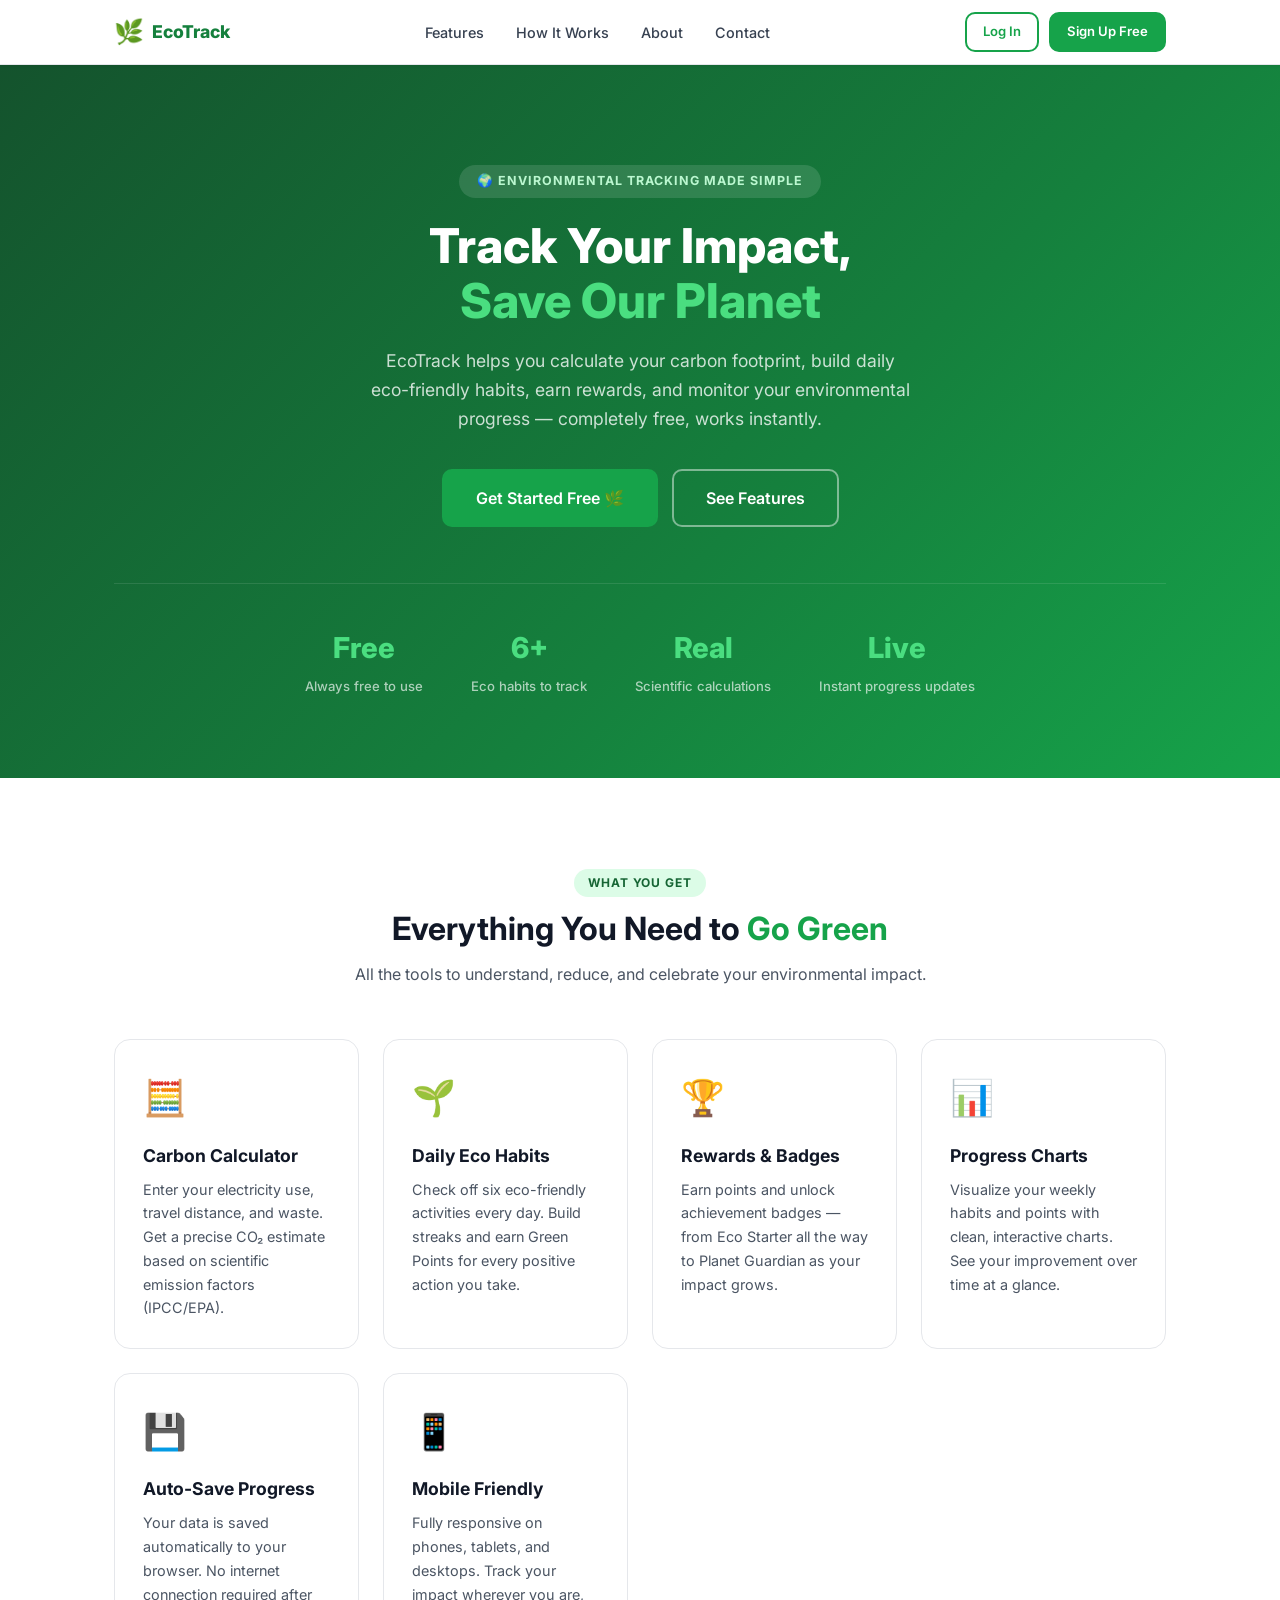
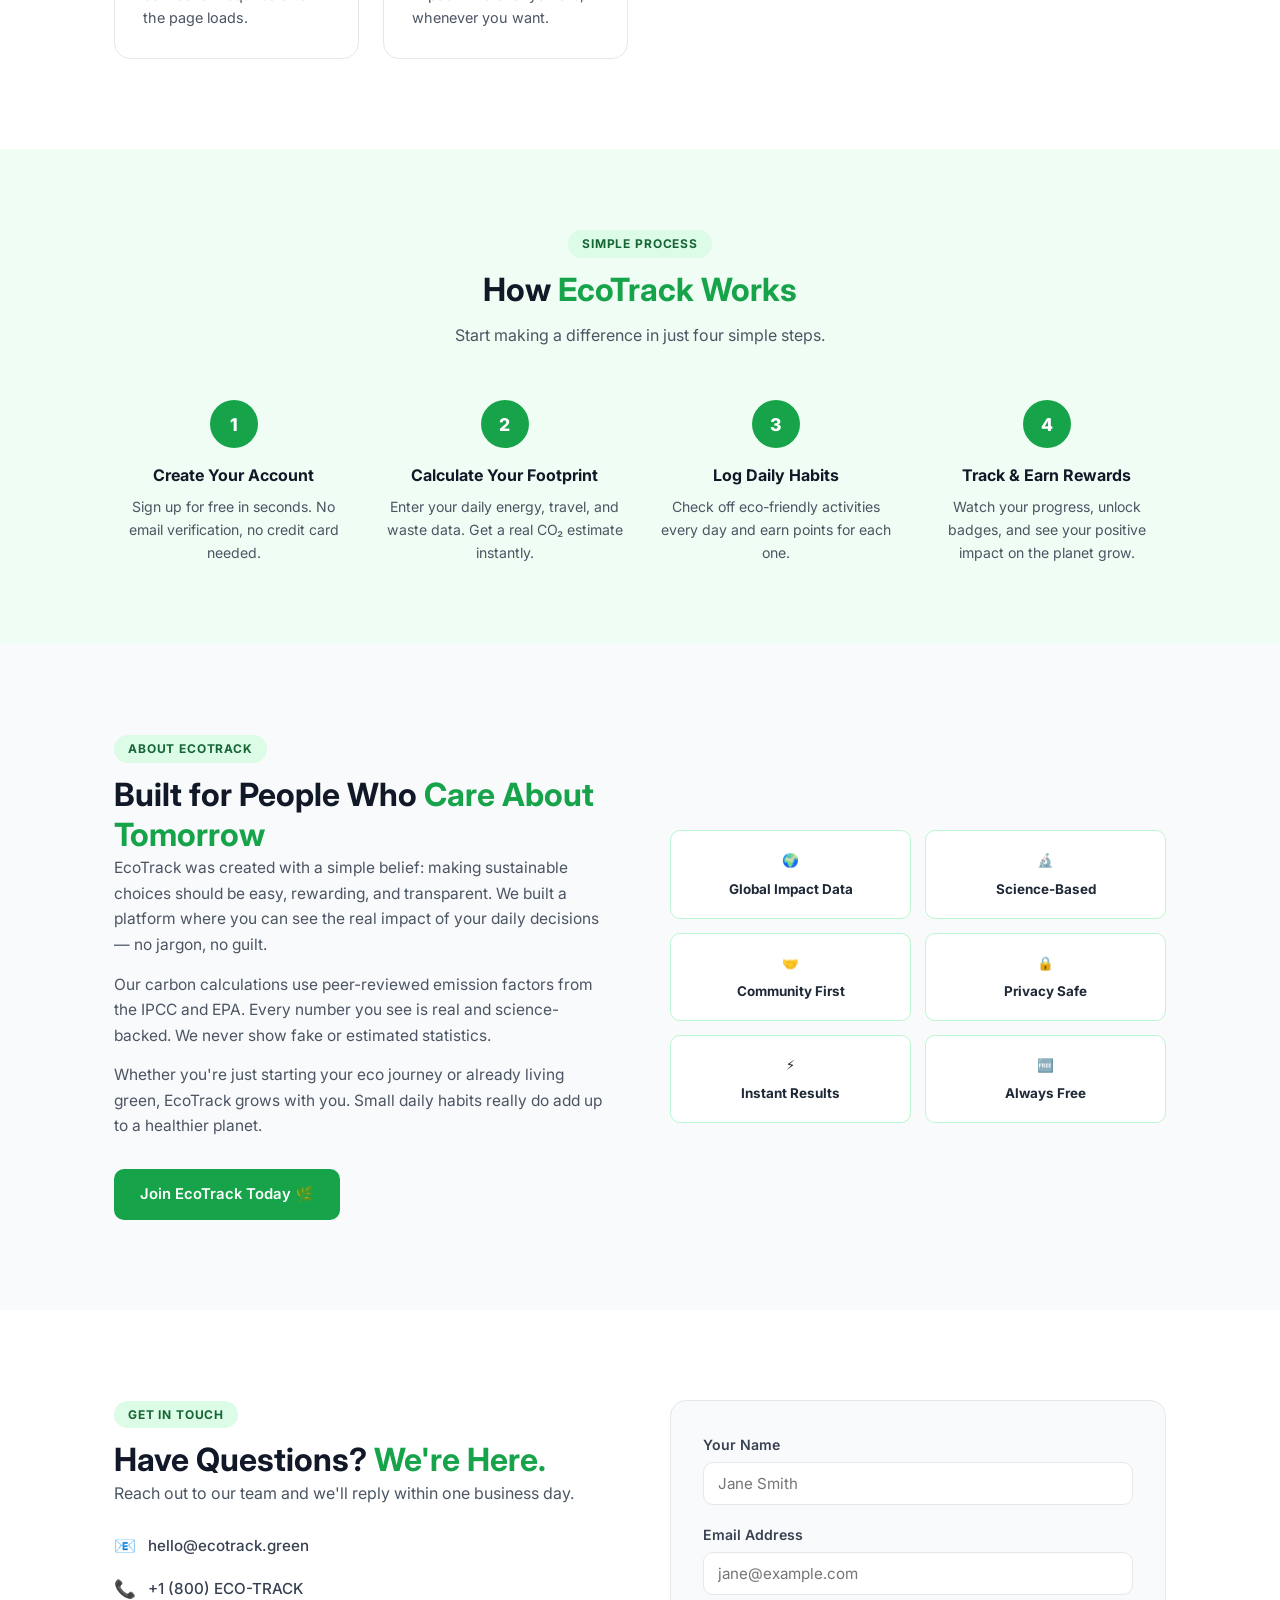
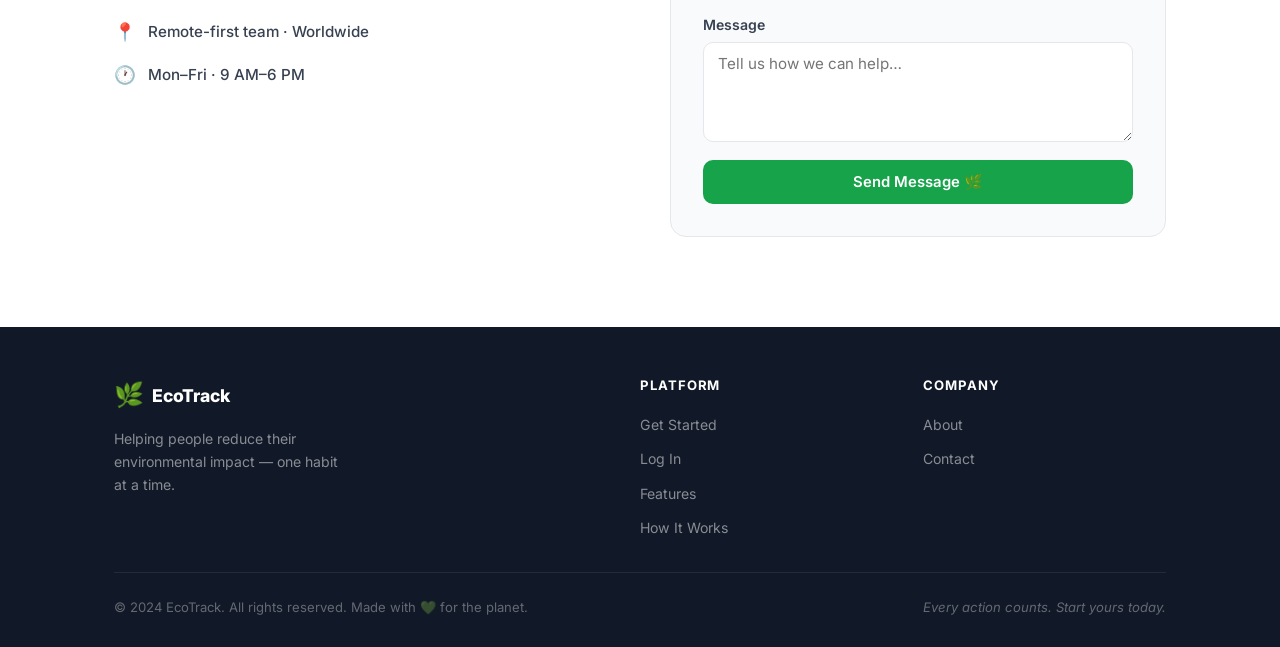
==== index.html @ dcb46708 "index.html" ====
<!DOCTYPE html>
<html lang="en">
<head>
  <meta charset="UTF-8" />
  <meta name="viewport" content="width=device-width, initial-scale=1.0" />
  <title>EcoTrack – Environmental Tracking Platform</title>
  <link rel="stylesheet" href="styles.css" />
  <link href="https://fonts.googleapis.com/css2?family=Inter:wght@400;500;600;700;800&display=swap" rel="stylesheet" />
</head>
<body>

  <!-- NAVBAR -->
  <nav class="pub-nav">
    <div class="pub-nav-inner">
      <a href="index.html" class="nav-logo">
        <span class="nav-logo-icon">🌿</span>
        <span>EcoTrack</span>
      </a>
      <button class="pub-hamburger" id="pubHamburger" aria-label="Open menu">
        <span></span><span></span><span></span>
      </button>
      <ul class="pub-nav-links" id="pubNavLinks">
        <li><a href="#features" class="pub-nav-link">Features</a></li>
        <li><a href="#how"      class="pub-nav-link">How It Works</a></li>
        <li><a href="#about"    class="pub-nav-link">About</a></li>
        <li><a href="#contact"  class="pub-nav-link">Contact</a></li>
      </ul>
      <div class="pub-nav-actions">
        <a href="login.html"    class="btn btn-outline btn-sm">Log In</a>
        <a href="register.html" class="btn btn-primary btn-sm">Sign Up Free</a>
      </div>
    </div>
  </nav>

  <!-- HERO -->
  <section class="hero-section" id="home">
    <div class="container">
      <span class="hero-badge">🌍 Environmental Tracking Made Simple</span>
      <h1>Track Your Impact,<br /><span>Save Our Planet</span></h1>
      <p class="hero-desc">
        EcoTrack helps you calculate your carbon footprint, build daily eco-friendly habits,
        earn rewards, and monitor your environmental progress — completely free, works instantly.
      </p>
      <div class="hero-actions">
        <a href="register.html" class="btn btn-primary btn-lg">Get Started Free 🌿</a>
        <a href="#features" class="btn btn-lg" style="color:#fff;border:2px solid rgba(255,255,255,.45);background:transparent;">See Features</a>
      </div>
      <div class="hero-stats">
        <div class="hero-stat"><strong>Free</strong><span>Always free to use</span></div>
        <div class="hero-stat"><strong>6+</strong><span>Eco habits to track</span></div>
        <div class="hero-stat"><strong>Real</strong><span>Scientific calculations</span></div>
        <div class="hero-stat"><strong>Live</strong><span>Instant progress updates</span></div>
      </div>
    </div>
  </section>

  <!-- FEATURES -->
  <section class="features-section" id="features">
    <div class="container">
      <div class="section-header">
        <span class="section-badge">What You Get</span>
        <h2>Everything You Need to <span class="highlight">Go Green</span></h2>
        <p>All the tools to understand, reduce, and celebrate your environmental impact.</p>
      </div>
      <div class="features-grid">
        <div class="feature-card">
          <div class="feature-icon">🧮</div>
          <h3>Carbon Calculator</h3>
          <p>Enter your electricity use, travel distance, and waste. Get a precise CO₂ estimate based on scientific emission factors (IPCC/EPA).</p>
        </div>
        <div class="feature-card">
          <div class="feature-icon">🌱</div>
          <h3>Daily Eco Habits</h3>
          <p>Check off six eco-friendly activities every day. Build streaks and earn Green Points for every positive action you take.</p>
        </div>
        <div class="feature-card">
          <div class="feature-icon">🏆</div>
          <h3>Rewards &amp; Badges</h3>
          <p>Earn points and unlock achievement badges — from Eco Starter all the way to Planet Guardian as your impact grows.</p>
        </div>
        <div class="feature-card">
          <div class="feature-icon">📊</div>
          <h3>Progress Charts</h3>
          <p>Visualize your weekly habits and points with clean, interactive charts. See your improvement over time at a glance.</p>
        </div>
        <div class="feature-card">
          <div class="feature-icon">💾</div>
          <h3>Auto-Save Progress</h3>
          <p>Your data is saved automatically to your browser. No internet connection required after the page loads.</p>
        </div>
        <div class="feature-card">
          <div class="feature-icon">📱</div>
          <h3>Mobile Friendly</h3>
          <p>Fully responsive on phones, tablets, and desktops. Track your impact wherever you are, whenever you want.</p>
        </div>
      </div>
    </div>
  </section>

  <!-- HOW IT WORKS -->
  <section class="how-section" id="how">
    <div class="container">
      <div class="section-header">
        <span class="section-badge">Simple Process</span>
        <h2>How <span class="highlight">EcoTrack Works</span></h2>
        <p>Start making a difference in just four simple steps.</p>
      </div>
      <div class="how-grid">
        <div class="how-step">
          <div class="how-num">1</div>
          <h3>Create Your Account</h3>
          <p>Sign up for free in seconds. No email verification, no credit card needed.</p>
        </div>
        <div class="how-step">
          <div class="how-num">2</div>
          <h3>Calculate Your Footprint</h3>
          <p>Enter your daily energy, travel, and waste data. Get a real CO₂ estimate instantly.</p>
        </div>
        <div class="how-step">
          <div class="how-num">3</div>
          <h3>Log Daily Habits</h3>
          <p>Check off eco-friendly activities every day and earn points for each one.</p>
        </div>
        <div class="how-step">
          <div class="how-num">4</div>
          <h3>Track &amp; Earn Rewards</h3>
          <p>Watch your progress, unlock badges, and see your positive impact on the planet grow.</p>
        </div>
      </div>
    </div>
  </section>

  <!-- ABOUT -->
  <section class="about-section" id="about">
    <div class="container">
      <div class="about-layout">
        <div class="about-text">
          <span class="section-badge">About EcoTrack</span>
          <h2>Built for People Who <span class="highlight">Care About Tomorrow</span></h2>
          <p>EcoTrack was created with a simple belief: making sustainable choices should be easy, rewarding, and transparent. We built a platform where you can see the real impact of your daily decisions — no jargon, no guilt.</p>
          <p>Our carbon calculations use peer-reviewed emission factors from the IPCC and EPA. Every number you see is real and science-backed. We never show fake or estimated statistics.</p>
          <p>Whether you're just starting your eco journey or already living green, EcoTrack grows with you. Small daily habits really do add up to a healthier planet.</p>
          <a href="register.html" class="btn btn-primary mt-4">Join EcoTrack Today 🌿</a>
        </div>
        <div class="about-badges">
          <div class="about-badge"><span class="about-badge-icon">🌍</span><span>Global Impact Data</span></div>
          <div class="about-badge"><span class="about-badge-icon">🔬</span><span>Science-Based</span></div>
          <div class="about-badge"><span class="about-badge-icon">🤝</span><span>Community First</span></div>
          <div class="about-badge"><span class="about-badge-icon">🔒</span><span>Privacy Safe</span></div>
          <div class="about-badge"><span class="about-badge-icon">⚡</span><span>Instant Results</span></div>
          <div class="about-badge"><span class="about-badge-icon">🆓</span><span>Always Free</span></div>
        </div>
      </div>
    </div>
  </section>

  <!-- CONTACT -->
  <section class="contact-section" id="contact">
    <div class="container">
      <div class="contact-layout">
        <div class="contact-info">
          <span class="section-badge">Get In Touch</span>
          <h2>Have Questions? <span class="highlight">We're Here.</span></h2>
          <p>Reach out to our team and we'll reply within one business day.</p>
          <div class="contact-detail"><span>📧</span> hello@ecotrack.green</div>
          <div class="contact-detail"><span>📞</span> +1 (800) ECO-TRACK</div>
          <div class="contact-detail"><span>📍</span> Remote-first team · Worldwide</div>
          <div class="contact-detail"><span>🕐</span> Mon–Fri · 9 AM–6 PM</div>
        </div>
        <div class="contact-form-card">
          <form id="contactForm" novalidate>
            <div class="form-group">
              <label class="form-label" for="cName">Your Name</label>
              <input type="text" id="cName" class="form-input" placeholder="Jane Smith" required />
            </div>
            <div class="form-group">
              <label class="form-label" for="cEmail">Email Address</label>
              <input type="email" id="cEmail" class="form-input" placeholder="jane@example.com" required />
            </div>
            <div class="form-group">
              <label class="form-label" for="cMsg">Message</label>
              <textarea id="cMsg" class="form-input" rows="4" placeholder="Tell us how we can help…" required></textarea>
            </div>
            <button type="submit" class="btn btn-primary btn-block" id="contactBtn">Send Message 🌿</button>
            <div class="contact-success" id="contactSuccess">✅ Message sent! We'll reply within 24 hours.</div>
          </form>
        </div>
      </div>
    </div>
  </section>

  <!-- FOOTER -->
  <footer class="pub-footer">
    <div class="container">
      <div class="footer-top">
        <div class="footer-brand">
          <a href="index.html" class="nav-logo"><span class="nav-logo-icon">🌿</span><span>EcoTrack</span></a>
          <p>Helping people reduce their environmental impact — one habit at a time.</p>
        </div>
        <div class="footer-col">
          <h4>Platform</h4>
          <ul>
            <li><a href="register.html">Get Started</a></li>
            <li><a href="login.html">Log In</a></li>
            <li><a href="#features">Features</a></li>
            <li><a href="#how">How It Works</a></li>
          </ul>
        </div>
        <div class="footer-col">
          <h4>Company</h4>
          <ul>
            <li><a href="#about">About</a></li>
            <li><a href="#contact">Contact</a></li>
          </ul>
        </div>
      </div>
      <div class="footer-bottom">
        <p>© 2024 EcoTrack. All rights reserved. Made with 💚 for the planet.</p>
        <p style="font-style:italic;">Every action counts. Start yours today.</p>
      </div>
    </div>
  </footer>

  <script>
    // Mobile nav
    const pubHamburger = document.getElementById('pubHamburger');
    const pubNavLinks  = document.getElementById('pubNavLinks');
    pubHamburger.addEventListener('click', () => pubNavLinks.classList.toggle('open'));
    document.querySelectorAll('.pub-nav-link').forEach(l =>
      l.addEventListener('click', () => pubNavLinks.classList.remove('open'))
    );

    // Smooth scroll
    document.querySelectorAll('a[href^="#"]').forEach(a => {
      a.addEventListener('click', e => {
        const t = document.querySelector(a.getAttribute('href'));
        if (t) { e.preventDefault(); t.scrollIntoView({ behavior: 'smooth' }); }
      });
    });

    // Contact form
    document.getElementById('contactForm').addEventListener('submit', e => {
      e.preventDefault();
      const name  = document.getElementById('cName').value.trim();
      const email = document.getElementById('cEmail').value.trim();
      const msg   = document.getElementById('cMsg').value.trim();
      if (!name || !email || !msg) return;
      const btn = document.getElementById('contactBtn');
      btn.disabled = true; btn.textContent = 'Sending…';
      setTimeout(() => {
        btn.disabled = false; btn.textContent = 'Send Message 🌿';
        document.getElementById('contactSuccess').style.display = 'block';
        document.getElementById('contactForm').reset();
        setTimeout(() => { document.getElementById('contactSuccess').style.display = 'none'; }, 6000);
      }, 1200);
    });
  </script>
</body>
</html>
---- styles.css ----
/* =============================================
   EcoTrack – styles.css  (Complete Stylesheet)
   ============================================= */

/* ---------- CSS Variables ---------- */
:root {
  /* Greens */
  --primary:        #22c55e;
  --primary-light:  #4ade80;
  --primary-dark:   #16a34a;
  --primary-darker: #15803d;
  --primary-bg:     #f0fdf4;
  --primary-border: #bbf7d0;

  /* Aliases (backward compat) */
  --g50:  #f0fdf4; --g100: #dcfce7; --g200: #bbf7d0;
  --g400: #4ade80; --g500: #22c55e; --g600: #16a34a;
  --g700: #15803d; --g800: #166534; --g900: #14532d;

  /* Neutrals */
  --white:    #ffffff;
  --gray-50:  #f9fafb; --gray-100: #f3f4f6; --gray-200: #e5e7eb;
  --gray-300: #d1d5db; --gray-400: #9ca3af; --gray-500: #6b7280;
  --gray-600: #4b5563; --gray-700: #374151; --gray-800: #1f2937;
  --gray-900: #111827;
  /* aliases */
  --gray50: #f9fafb; --gray100: #f3f4f6; --gray200: #e5e7eb;
  --gray300: #d1d5db; --gray400: #9ca3af; --gray500: #6b7280;
  --gray600: #4b5563; --gray700: #374151; --gray800: #1f2937; --gray900: #111827;

  --red:    #ef4444;
  --yellow: #f59e0b;
  --blue:   #3b82f6;

  --font: 'Inter', system-ui, sans-serif;
  --sh-sm: 0 1px 3px rgba(0,0,0,.08);
  --sh-md: 0 4px 16px rgba(0,0,0,.10);
  --sh-lg: 0 8px 32px rgba(0,0,0,.14);
  --r:  10px;
  --rl: 16px;
  --tr: .2s ease;

  --sidebar-w:  240px;
  --sidebar-bg: #14532d;
  --mobile-h:   60px;
}

/* ---------- Reset ---------- */
*, *::before, *::after { box-sizing: border-box; margin: 0; padding: 0; }
html { scroll-behavior: smooth; }
body {
  font-family: var(--font);
  color: var(--gray-700);
  background: var(--gray-50);
  line-height: 1.65;
  font-size: 16px;
  overflow-x: hidden;
}
a  { text-decoration: none; color: inherit; }
ul { list-style: none; }
img { max-width: 100%; display: block; }
button { font-family: inherit; cursor: pointer; border: none; background: none; }
input, select, textarea { font-family: inherit; }

/* ---------- Typography ---------- */
h1 { font-size: clamp(2rem,5vw,3rem);   font-weight: 800; line-height: 1.15; color: var(--gray-900); }
h2 { font-size: clamp(1.5rem,3vw,2rem); font-weight: 700; line-height: 1.25; color: var(--gray-900); }
h3 { font-size: 1.1rem; font-weight: 700; color: var(--gray-900); }
h4 { font-size: .95rem; font-weight: 600; color: var(--gray-800); }
p  { color: var(--gray-600); }

/* ---------- Containers ---------- */
.container { max-width: 1100px; margin: 0 auto; padding: 0 24px; }

/* ---------- Utilities ---------- */
.highlight   { color: var(--primary-dark); }
.text-center { text-align: center; }
.mt-4  { margin-top: 16px; } .mt-6 { margin-top: 24px; } .mt-8 { margin-top: 32px; }
.mb-4  { margin-bottom: 16px; }
.w-full { width: 100%; }

/* ---------- Buttons ---------- */
.btn {
  display: inline-flex; align-items: center; justify-content: center; gap: 8px;
  padding: 11px 24px; border-radius: var(--r);
  font-weight: 600; font-size: .93rem;
  transition: all var(--tr); cursor: pointer; border: 2px solid transparent;
}
.btn-primary   { background: var(--primary-dark); color: #fff; border-color: var(--primary-dark); }
.btn-primary:hover { background: var(--primary-darker); border-color: var(--primary-darker); transform: translateY(-1px); box-shadow: 0 4px 14px rgba(22,163,74,.35); }
.btn-primary:disabled { opacity: .6; cursor: not-allowed; transform: none; box-shadow: none; }
.btn-secondary { background: var(--gray-100); color: var(--gray-700); border-color: var(--gray-200); }
.btn-secondary:hover { background: var(--gray-200); transform: translateY(-1px); }
.btn-secondary:disabled { opacity: .6; cursor: not-allowed; transform: none; }
.btn-outline   { background: transparent; color: var(--primary-dark); border-color: var(--primary-dark); }
.btn-outline:hover { background: var(--primary-bg); transform: translateY(-1px); }
.btn-danger    { background: var(--red); color: #fff; border-color: var(--red); }
.btn-danger:hover { opacity: .88; }
.btn-lg    { padding: 14px 32px; font-size: 1rem; }
.btn-sm    { padding: 7px 16px;  font-size: .82rem; }
.btn-block { width: 100%; }

/* ---------- Forms ---------- */
.form-group { display: flex; flex-direction: column; gap: 6px; margin-bottom: 18px; }
.form-group:last-of-type { margin-bottom: 0; }
.form-label { font-size: .88rem; font-weight: 600; color: var(--gray-700); }
.form-input {
  padding: 11px 14px; border: 1.5px solid var(--gray-200);
  border-radius: var(--r); font-size: .95rem;
  color: var(--gray-800); background: var(--white);
  transition: border-color var(--tr), box-shadow var(--tr);
  outline: none; width: 100%;
}
.form-input:focus  { border-color: var(--primary); box-shadow: 0 0 0 3px rgba(34,197,94,.12); }
.form-input.error  { border-color: var(--red); }
select.form-input  { cursor: pointer; }
textarea.form-input { resize: vertical; }
.form-error { font-size: .78rem; color: var(--red);       font-weight: 500; min-height: 16px; }
.form-hint  { font-size: .78rem; color: var(--gray-400); }

/* ---------- Cards ---------- */
.card {
  background: var(--white); border-radius: var(--rl);
  border: 1px solid var(--gray-200); box-shadow: var(--sh-sm); padding: 24px;
}
.card-title {
  font-size: 1rem; font-weight: 700; color: var(--gray-800);
  margin-bottom: 16px; display: flex; align-items: center; gap: 8px;
}

/* ---------- Section Badge ---------- */
.section-badge {
  display: inline-block; background: var(--g100); color: var(--g800);
  font-size: .75rem; font-weight: 700; letter-spacing: .07em; text-transform: uppercase;
  padding: 4px 14px; border-radius: 100px; margin-bottom: 12px;
}

/* ---------- Toast ---------- */
.app-toast {
  position: fixed; bottom: 24px; right: 24px; padding: 12px 20px;
  border-radius: var(--r); font-size: .88rem; font-weight: 600;
  box-shadow: var(--sh-lg); z-index: 9999;
  opacity: 0; visibility: hidden; transform: translateY(8px);
  transition: all .3s ease; max-width: 320px; pointer-events: none;
}
.app-toast.show    { opacity: 1; visibility: visible; transform: translateY(0); }
.app-toast-success { background: #166534; color: #fff; border-left: 4px solid #4ade80; }
.app-toast-error   { background: #7f1d1d; color: #fff; border-left: 4px solid var(--red); }
.app-toast-info    { background: #1e3a5f; color: #fff; border-left: 4px solid var(--blue); }

/* ---------- Progress bar ---------- */
.progress-bar-wrap { margin: 10px 0; }
.progress-label { display: flex; justify-content: space-between; font-size: .84rem; color: var(--gray-600); margin-bottom: 6px; }
.progress-track { height: 10px; background: var(--gray-100); border-radius: 100px; overflow: hidden; }
.progress-fill  { height: 100%; background: linear-gradient(90deg, var(--primary), var(--primary-dark)); border-radius: 100px; transition: width .6s ease; }

/* ==============================================
   PUBLIC NAVBAR
   ============================================= */
.pub-nav {
  position: sticky; top: 0; z-index: 100;
  background: rgba(255,255,255,.97); backdrop-filter: blur(10px);
  border-bottom: 1px solid var(--gray-200); box-shadow: var(--sh-sm);
}
.pub-nav-inner {
  display: flex; align-items: center; justify-content: space-between;
  height: 64px; max-width: 1100px; margin: 0 auto; padding: 0 24px;
}
.nav-logo { display: flex; align-items: center; gap: 8px; font-weight: 800; font-size: 1.1rem; color: var(--primary-darker); }
.nav-logo-icon { font-size: 1.5rem; }
.pub-nav-links { display: flex; align-items: center; gap: 4px; }
.pub-nav-link { padding: 6px 14px; border-radius: 8px; font-size: .9rem; font-weight: 500; color: var(--gray-700); transition: background var(--tr), color var(--tr); }
.pub-nav-link:hover { background: var(--primary-bg); color: var(--primary-darker); }
.pub-nav-actions { display: flex; align-items: center; gap: 10px; }
.pub-hamburger { display: none; flex-direction: column; gap: 5px; padding: 6px; border-radius: 8px; cursor: pointer; }
.pub-hamburger span { display: block; width: 22px; height: 2px; background: var(--gray-700); border-radius: 2px; transition: all .3s; }

/* ==============================================
   LANDING PAGE
   ============================================= */
.hero-section {
  background: linear-gradient(135deg, #14532d 0%, #15803d 60%, #16a34a 100%);
  color: #fff; padding: 100px 0 80px; text-align: center;
}
.hero-badge {
  display: inline-block; background: rgba(255,255,255,.12); color: #bbf7d0;
  font-size: .78rem; font-weight: 700; letter-spacing: .08em; text-transform: uppercase;
  padding: 6px 18px; border-radius: 100px; margin-bottom: 20px;
}
.hero-section h1     { color: #fff; margin-bottom: 18px; }
.hero-section h1 span { color: #4ade80; }
.hero-desc  { font-size: 1.1rem; color: rgba(255,255,255,.78); max-width: 540px; margin: 0 auto 36px; }
.hero-actions { display: flex; gap: 14px; justify-content: center; flex-wrap: wrap; }
.hero-stats {
  display: flex; justify-content: center; gap: 48px; flex-wrap: wrap;
  margin-top: 56px; padding-top: 40px; border-top: 1px solid rgba(255,255,255,.1);
}
.hero-stat strong { display: block; font-size: 1.8rem; font-weight: 800; color: #4ade80; }
.hero-stat span   { font-size: .82rem; color: rgba(255,255,255,.65); font-weight: 500; }

.features-section { padding: 90px 0; background: var(--white); }
.section-header   { text-align: center; max-width: 580px; margin: 0 auto 52px; }
.section-header h2 { margin-bottom: 12px; }
.features-grid { display: grid; grid-template-columns: repeat(auto-fit, minmax(230px, 1fr)); gap: 24px; }
.feature-card {
  background: var(--white); border: 1px solid var(--gray-200); border-radius: var(--rl); padding: 28px;
  transition: box-shadow var(--tr), transform var(--tr), border-color var(--tr);
}
.feature-card:hover { box-shadow: var(--sh-lg); transform: translateY(-3px); border-color: var(--primary-border); }
.feature-icon { font-size: 2.2rem; margin-bottom: 14px; }
.feature-card h3 { margin-bottom: 8px; }
.feature-card p  { font-size: .9rem; }

/* How it works */
.how-section { padding: 80px 0; background: var(--primary-bg); }
.how-grid { display: grid; grid-template-columns: repeat(auto-fit, minmax(200px,1fr)); gap: 32px; margin-top: 40px; }
.how-step { text-align: center; }
.how-num  { width: 48px; height: 48px; border-radius: 50%; background: var(--primary-dark); color: #fff; font-size: 1.1rem; font-weight: 800; display: flex; align-items: center; justify-content: center; margin: 0 auto 14px; }
.how-step h3 { font-size: 1rem; margin-bottom: 6px; }
.how-step p  { font-size: .88rem; }

/* About */
.about-section { padding: 90px 0; background: var(--gray-50); }
.about-layout  { display: grid; grid-template-columns: 1fr 1fr; gap: 60px; align-items: center; }
.about-text p  { margin-bottom: 14px; font-size: .97rem; }
.about-badges  { display: grid; grid-template-columns: 1fr 1fr; gap: 14px; }
.about-badge   {
  background: var(--white); border: 1px solid var(--primary-border); border-radius: var(--r);
  padding: 18px; display: flex; flex-direction: column; align-items: center; gap: 6px;
  text-align: center; transition: box-shadow var(--tr), transform var(--tr);
}
.about-badge:hover { box-shadow: var(--sh-md); transform: translateY(-2px); }
.about-badge-icon { font-size: 1.8rem; }
.about-badge span { font-size: .84rem; font-weight: 700; color: var(--gray-800); }

/* Contact */
.contact-section { padding: 90px 0; background: var(--white); }
.contact-layout  { display: grid; grid-template-columns: 1fr 1fr; gap: 60px; align-items: start; }
.contact-info p  { margin-bottom: 24px; }
.contact-detail  { display: flex; align-items: center; gap: 12px; margin-bottom: 14px; font-size: .95rem; color: var(--gray-700); font-weight: 500; }
.contact-detail span { font-size: 1.1rem; }
.contact-form-card { background: var(--gray-50); border: 1px solid var(--gray-200); border-radius: var(--rl); padding: 32px; }
.contact-success   {
  display: none; background: var(--primary-bg); border: 1px solid var(--primary-border);
  border-radius: var(--r); padding: 14px 18px;
  font-size: .93rem; color: var(--primary-darker); font-weight: 600; text-align: center; margin-top: 14px;
}

/* Footer */
.pub-footer { background: var(--gray-900); color: rgba(255,255,255,.65); padding: 48px 0 28px; }
.footer-top {
  display: grid; grid-template-columns: 2fr 1fr 1fr;
  gap: 40px; padding-bottom: 32px; border-bottom: 1px solid rgba(255,255,255,.08); margin-bottom: 24px;
}
.footer-brand .nav-logo { color: #fff; display: flex; margin-bottom: 12px; }
.footer-brand p { font-size: .88rem; max-width: 240px; color: rgba(255,255,255,.5); }
.footer-col h4  { font-size: .82rem; font-weight: 700; color: #fff; text-transform: uppercase; letter-spacing: .07em; margin-bottom: 14px; }
.footer-col ul  { display: flex; flex-direction: column; gap: 8px; }
.footer-col a   { font-size: .88rem; color: rgba(255,255,255,.5); transition: color var(--tr); }
.footer-col a:hover { color: #4ade80; }
.footer-bottom  { display: flex; justify-content: space-between; align-items: center; flex-wrap: wrap; gap: 8px; }
.footer-bottom p { font-size: .82rem; color: rgba(255,255,255,.35); }

/* ==============================================
   AUTH PAGES
   ============================================= */
.auth-page {
  min-height: 100vh;
  background: linear-gradient(135deg, #14532d 0%, #16a34a 100%);
  display: flex; align-items: center; justify-content: center; padding: 24px;
}
.auth-card { background: #fff; border-radius: var(--rl); padding: 40px 36px; width: 100%; max-width: 420px; box-shadow: var(--sh-lg); }
.auth-logo      { display: flex; align-items: center; justify-content: center; gap: 10px; margin-bottom: 28px; }
.auth-logo-icon { font-size: 2rem; }
.auth-logo-name { font-size: 1.4rem; font-weight: 800; color: var(--primary-darker); }
.auth-title     { font-size: 1.3rem; font-weight: 800; color: var(--gray-900); text-align: center; margin-bottom: 6px; }
.auth-subtitle  { font-size: .88rem; color: var(--gray-500); text-align: center; margin-bottom: 28px; }
.auth-link      { text-align: center; margin-top: 20px; font-size: .88rem; color: var(--gray-500); }
.auth-link a    { color: var(--primary-dark); font-weight: 600; }
.auth-link a:hover { text-decoration: underline; }
.auth-error {
  background: #fef2f2; border: 1px solid #fecaca;
  color: var(--red); border-radius: var(--r);
  padding: 10px 14px; font-size: .88rem; font-weight: 500;
  margin-bottom: 16px; display: none;
}
.pw-toggle-wrap { position: relative; }
.pw-toggle-wrap .form-input { padding-right: 42px; }
.pw-toggle {
  position: absolute; right: 12px; top: 50%; transform: translateY(-50%);
  background: none; border: none; cursor: pointer; font-size: .9rem; color: var(--gray-400); padding: 4px;
}

/* ==============================================
   DASHBOARD LAYOUT (sidebar + main)
   ============================================= */
.app-layout { display: flex; min-height: 100vh; }

/* Sidebar */
.sidebar {
  position: fixed; top: 0; left: 0; bottom: 0;
  width: var(--sidebar-w); background: var(--sidebar-bg);
  display: flex; flex-direction: column;
  z-index: 200; transition: transform .3s ease; overflow-y: auto;
}
.sidebar-header {
  display: flex; align-items: center; gap: 10px;
  padding: 20px 20px 16px; border-bottom: 1px solid rgba(255,255,255,.08); flex-shrink: 0;
}
.sidebar-logo  { font-size: 1.6rem; }
.sidebar-brand { font-size: 1.1rem; font-weight: 800; color: #fff; }
.sidebar-user  {
  display: flex; align-items: center; gap: 10px;
  padding: 14px 20px; border-bottom: 1px solid rgba(255,255,255,.08); flex-shrink: 0;
}
.user-avatar { font-size: 1.5rem; }
.user-name   { font-size: .88rem; font-weight: 600; color: rgba(255,255,255,.85); white-space: nowrap; overflow: hidden; text-overflow: ellipsis; }
.sidebar-nav { flex: 1; padding: 12px 0; }
.sidebar-link {
  display: flex; align-items: center; gap: 10px;
  padding: 11px 20px; font-size: .9rem; font-weight: 500;
  color: rgba(255,255,255,.65); transition: background var(--tr), color var(--tr);
}
.sidebar-link:hover  { background: rgba(255,255,255,.08); color: #fff; }
.sidebar-link.active { background: var(--primary-dark); color: #fff; font-weight: 600; }
.sidebar-logout {
  margin: 12px 16px 20px; padding: 10px 16px;
  background: rgba(239,68,68,.15); color: #fca5a5;
  border-radius: var(--r); font-size: .88rem; font-weight: 600;
  text-align: center; transition: background var(--tr); flex-shrink: 0; width: calc(100% - 32px);
}
.sidebar-logout:hover { background: rgba(239,68,68,.28); }

/* Mobile header */
.mobile-header {
  display: none; position: fixed; top: 0; left: 0; right: 0;
  height: var(--mobile-h); background: var(--sidebar-bg); z-index: 150;
  align-items: center; padding: 0 16px; gap: 12px;
}
.hamburger    { font-size: 1.3rem; color: #fff; padding: 6px; background: none; border: none; cursor: pointer; }
.mobile-brand { font-size: 1rem; font-weight: 800; color: #fff; }

/* Overlay */
.sidebar-overlay { display: none; position: fixed; inset: 0; background: rgba(0,0,0,.45); z-index: 190; }
.sidebar-overlay.show { display: block; }

/* Main Content */
.main-content { margin-left: var(--sidebar-w); flex: 1; min-height: 100vh; background: var(--gray-50); padding: 32px; }
.page-title    { font-size: 1.5rem; font-weight: 800; color: var(--gray-900); margin-bottom: 4px; }
.page-subtitle { font-size: .9rem; color: var(--gray-500); margin-bottom: 28px; }

/* ==============================================
   DASHBOARD PAGE
   ============================================= */
.welcome-banner {
  background: linear-gradient(135deg, #15803d 0%, #22c55e 100%);
  border-radius: var(--rl); padding: 24px 28px; margin-bottom: 24px; color: #fff;
  display: flex; justify-content: space-between; align-items: center; gap: 20px; flex-wrap: wrap;
}
.welcome-text h2 { font-size: 1.3rem; color: #fff; margin-bottom: 4px; }
.welcome-text p  { color: rgba(255,255,255,.75); font-size: .9rem; }
.welcome-badge   { background: rgba(255,255,255,.18); border-radius: var(--r); padding: 12px 20px; text-align: center; flex-shrink: 0; }
.welcome-badge .bi { font-size: 1.8rem; display: block; }
.welcome-badge .bn { font-size: .78rem; font-weight: 700; color: rgba(255,255,255,.85); display: block; margin-top: 4px; }

.stats-grid { display: grid; grid-template-columns: repeat(auto-fit, minmax(200px, 1fr)); gap: 20px; margin-bottom: 28px; }
.stat-card  {
  background: #fff; border-radius: var(--rl); border: 1px solid var(--gray-200);
  padding: 22px 20px; display: flex; flex-direction: column; gap: 6px; box-shadow: var(--sh-sm);
  transition: box-shadow var(--tr), transform var(--tr);
}
.stat-card:hover { box-shadow: var(--sh-md); transform: translateY(-2px); }
.stat-icon  { font-size: 1.8rem; margin-bottom: 4px; }
.stat-label { font-size: .78rem; font-weight: 600; color: var(--gray-400); text-transform: uppercase; letter-spacing: .06em; }
.stat-value { font-size: 1.9rem; font-weight: 800; color: var(--gray-900); }
.stat-sub   { font-size: .78rem; color: var(--primary-dark); font-weight: 600; }

.dash-grid { display: grid; grid-template-columns: 1fr 1fr; gap: 20px; }

.activity-item     { display: flex; align-items: center; gap: 12px; padding: 12px 0; border-bottom: 1px solid var(--gray-100); font-size: .9rem; }
.activity-item:last-child { border-bottom: none; }
.activity-item-icon { font-size: 1.3rem; flex-shrink: 0; }
.activity-item-info { flex: 1; }
.activity-item-info strong { display: block; color: var(--gray-800); font-size: .9rem; }
.activity-item-info span   { color: var(--gray-400); font-size: .78rem; }
.activity-item-pts  { font-size: .82rem; font-weight: 700; color: var(--primary-dark); white-space: nowrap; }

.quick-actions { display: grid; grid-template-columns: 1fr 1fr; gap: 12px; }
.quick-action  {
  background: var(--primary-bg); border: 1px solid var(--primary-border); border-radius: var(--r);
  padding: 16px; text-align: center; font-size: .88rem; font-weight: 600; color: var(--primary-darker);
  transition: background var(--tr), box-shadow var(--tr); display: block;
}
.quick-action:hover { background: #dcfce7; box-shadow: var(--sh-sm); }
.quick-action-icon  { font-size: 1.5rem; display: block; margin-bottom: 6px; }

/* ==============================================
   CALCULATOR PAGE
   ============================================= */
.calc-layout    { display: grid; grid-template-columns: 1fr 360px; gap: 24px; align-items: start; }
.calc-form-card { background: #fff; border-radius: var(--rl); border: 1px solid var(--gray-200); padding: 28px; box-shadow: var(--sh-sm); }
.calc-result-card {
  background: #fff; border-radius: var(--rl); border: 1px solid var(--gray-200); padding: 28px;
  box-shadow: var(--sh-sm); position: sticky; top: 24px;
}
.result-total       { text-align: center; padding: 24px 0; border-bottom: 1px solid var(--gray-100); margin-bottom: 20px; }
.result-total .num  { font-size: 2.4rem; font-weight: 800; color: var(--primary-darker); display: block; }
.result-total .lbl  { font-size: .84rem; color: var(--gray-500); }
.result-breakdown   { display: flex; flex-direction: column; gap: 0; margin-bottom: 20px; }
.breakdown-row      { display: flex; justify-content: space-between; align-items: center; font-size: .9rem; padding: 9px 0; border-bottom: 1px solid var(--gray-100); }
.breakdown-row:last-child { border-bottom: none; }
.breakdown-row span:first-child { color: var(--gray-600); }
.breakdown-row strong { color: var(--gray-900); }
.result-rating  { padding: 12px 16px; border-radius: var(--r); font-size: .88rem; font-weight: 600; text-align: center; margin-bottom: 16px; }
.rating-low     { background: var(--primary-bg);  color: var(--primary-darker);  border: 1px solid var(--primary-border); }
.rating-medium  { background: #fffbeb; color: #92400e; border: 1px solid #fde68a; }
.rating-high    { background: #fff1f2; color: #9f1239; border: 1px solid #fecdd3; }
.calc-history   { margin-top: 24px; }
.history-item   { display: flex; justify-content: space-between; align-items: center; padding: 10px 0; border-bottom: 1px solid var(--gray-100); font-size: .88rem; }
.history-item:last-child { border-bottom: none; }
.history-item span   { color: var(--gray-500); }
.history-item strong { color: var(--gray-800); }

/* ==============================================
   HABITS PAGE
   ============================================= */
.habits-header { display: flex; justify-content: space-between; align-items: center; margin-bottom: 24px; flex-wrap: wrap; gap: 12px; }
.habits-date   { font-size: .9rem; color: var(--gray-500); font-weight: 500; }
.habits-points-display {
  display: flex; align-items: center; gap: 10px;
  background: var(--primary-bg); border: 1px solid var(--primary-border); border-radius: var(--r); padding: 10px 18px;
}
.habits-points-display .pts-icon  { font-size: 1.3rem; }
.habits-points-display .pts-num   { font-size: 1.3rem; font-weight: 800; color: var(--primary-darker); }
.habits-points-display .pts-label { font-size: .78rem; color: var(--gray-500); }

.habits-grid { display: flex; flex-direction: column; gap: 12px; margin-bottom: 20px; }
.habit-item  {
  background: #fff; border: 2px solid var(--gray-200); border-radius: var(--rl);
  padding: 18px 20px; display: flex; align-items: center; gap: 16px;
  transition: border-color var(--tr), background var(--tr), box-shadow var(--tr);
  cursor: pointer; user-select: none;
}
.habit-item:hover     { border-color: var(--primary); box-shadow: var(--sh-sm); }
.habit-item.completed { border-color: var(--primary); background: var(--primary-bg); }
.habit-item.saved     { cursor: default; }
.habit-item.saved:hover { border-color: var(--primary); box-shadow: none; }
.habit-checkbox {
  width: 26px; height: 26px; border: 2px solid var(--gray-300);
  border-radius: 50%; display: flex; align-items: center; justify-content: center;
  flex-shrink: 0; transition: all var(--tr); font-size: .9rem;
}
.habit-item.completed .habit-checkbox { background: var(--primary-dark); border-color: var(--primary-dark); color: #fff; }
.habit-info { flex: 1; }
.habit-name { font-size: .97rem; font-weight: 600; color: var(--gray-800); }
.habit-desc { font-size: .82rem; color: var(--gray-400); margin-top: 2px; }
.habit-pts  { font-size: .82rem; font-weight: 700; color: var(--primary-dark); white-space: nowrap; background: var(--g100); padding: 3px 10px; border-radius: 100px; }
.habits-actions { display: flex; gap: 12px; margin-bottom: 20px; }
.habits-summary { background: #fff; border: 1px solid var(--gray-200); border-radius: var(--rl); padding: 24px; box-shadow: var(--sh-sm); }
.summary-top { display: flex; justify-content: space-between; align-items: center; margin-bottom: 12px; flex-wrap: wrap; gap: 6px; }
.summary-top span { font-weight: 600; color: var(--gray-700); font-size: .95rem; }
.summary-count { font-size: .88rem; color: var(--gray-500); }
.progress-bar-wrap2 { background: var(--gray-100); border-radius: 100px; height: 12px; overflow: hidden; margin-bottom: 10px; }
.progress-bar-fill2 { height: 12px; border-radius: 100px; background: linear-gradient(90deg, var(--primary), var(--primary-dark)); transition: width .4s ease; }
.summary-msg { font-size: .88rem; color: var(--gray-600); }

/* ==============================================
   PROGRESS PAGE
   ============================================= */
.progress-grid  { display: grid; grid-template-columns: 1fr 1fr; gap: 20px; margin-bottom: 24px; }
.chart-card     { background: #fff; border: 1px solid var(--gray-200); border-radius: var(--rl); padding: 24px; box-shadow: var(--sh-sm); }
.chart-card h3  { font-size: 1rem; font-weight: 700; color: var(--gray-700); margin-bottom: 16px; }
.chart-card canvas { max-height: 240px; }
.weekly-summary { display: grid; grid-template-columns: repeat(auto-fit, minmax(140px,1fr)); gap: 14px; margin-bottom: 20px; }
.week-stat      { background: #fff; border: 1px solid var(--gray-200); border-radius: var(--r); padding: 16px; text-align: center; }
.week-stat .ws-icon  { font-size: 1.6rem; margin-bottom: 4px; }
.week-stat .ws-num   { font-size: 1.6rem; font-weight: 800; color: var(--primary-darker); display: block; }
.week-stat .ws-label { font-size: .78rem; color: var(--gray-400); font-weight: 500; }
.history-table  { width: 100%; border-collapse: collapse; font-size: .88rem; }
.history-table th { text-align: left; padding: 10px 14px; background: var(--gray-50); color: var(--gray-500); font-size: .75rem; text-transform: uppercase; letter-spacing: .06em; border-bottom: 1px solid var(--gray-200); }
.history-table td { padding: 11px 14px; border-bottom: 1px solid var(--gray-100); color: var(--gray-700); }
.history-table tr:last-child td { border-bottom: none; }
.history-table tr:hover td { background: var(--gray-50); }
.pill { display: inline-block; padding: .2rem .65rem; border-radius: 999px; font-size: .75rem; font-weight: 600; }
.pill-green { background: var(--primary-bg); color: var(--primary-darker); }
.pill-gray  { background: var(--gray-100);  color: var(--gray-500); }
.tbl-bar    { display: inline-flex; align-items: center; gap: 8px; }
.tbl-bar-track { width: 70px; height: 7px; background: var(--gray-100); border-radius: 999px; overflow: hidden; display: inline-block; vertical-align: middle; }
.tbl-bar-fill  { height: 7px; border-radius: 999px; background: linear-gradient(90deg, var(--primary), var(--primary-dark)); }
.no-data-msg { text-align: center; padding: 2rem; color: var(--gray-400); font-size: .93rem; }

/* ==============================================
   REWARDS PAGE
   ============================================= */
.rewards-hero { background: linear-gradient(135deg, #14532d 0%, #22c55e 100%); border-radius: var(--rl); padding: 32px; text-align: center; color: #fff; margin-bottom: 24px; }
.rewards-hero .bi-lg { font-size: 3.5rem; display: block; margin-bottom: 10px; }
.rewards-hero h2  { color: #fff; font-size: 1.3rem; margin-bottom: 4px; }
.rewards-hero p   { color: rgba(255,255,255,.75); font-size: .88rem; }
.rewards-pts      { font-size: 2.5rem; font-weight: 800; color: #4ade80; }
.rewards-pts-label { font-size: .85rem; opacity: .8; }

.next-badge-card { background: #fff; border: 1px solid var(--gray-200); border-radius: var(--rl); padding: 24px; margin-bottom: 24px; box-shadow: var(--sh-sm); }
.nb-top { display: flex; align-items: center; gap: 16px; margin-bottom: 14px; flex-wrap: wrap; }
.nb-icon { font-size: 2.5rem; }
.nb-info h3 { font-size: 1rem; font-weight: 700; color: var(--gray-900); margin: 0 0 .15rem; }
.nb-info p  { font-size: .85rem; color: var(--gray-500); margin: 0; }
.nb-pct-label { display: flex; justify-content: space-between; font-size: .82rem; color: var(--gray-500); margin-bottom: 6px; }
.nb-bar-wrap  { background: var(--gray-100); border-radius: 999px; height: 12px; overflow: hidden; }
.nb-bar-fill  { height: 12px; border-radius: 999px; background: linear-gradient(90deg, var(--primary), var(--primary-dark)); transition: width .5s ease; }
.max-rank-msg { text-align: center; padding: 1rem 0; }
.max-rank-msg .mr-icon { font-size: 2.5rem; }
.max-rank-msg h3 { font-weight: 700; color: var(--primary-darker); margin: .5rem 0 .25rem; }
.max-rank-msg p  { color: var(--gray-500); font-size: .9rem; }

.section-title { font-size: 1.1rem; font-weight: 700; color: var(--gray-800); margin-bottom: 1rem; }
.badges-grid { display: grid; grid-template-columns: repeat(auto-fill, minmax(150px,1fr)); gap: 16px; }
.badge-card  { background: #fff; border: 2px solid var(--gray-200); border-radius: var(--rl); padding: 20px 16px; text-align: center; transition: box-shadow var(--tr), transform var(--tr); }
.badge-card:hover { transform: translateY(-3px); }
.badge-card.unlocked { border-color: var(--primary); background: var(--primary-bg); }
.badge-card.locked   { opacity: .5; filter: grayscale(.4); }
.bc-icon   { font-size: 2.2rem; display: block; margin-bottom: 8px; }
.bc-name   { font-size: .84rem; font-weight: 700; color: var(--gray-800); display: block; margin-bottom: 2px; }
.bc-pts    { font-size: .75rem; color: var(--gray-400); }
.bc-status { font-size: .72rem; font-weight: 700; margin-top: 6px; display: block; }
.badge-card.unlocked .bc-status { color: var(--primary-darker); }
.badge-card.locked   .bc-status { color: var(--gray-400); }

.pts-history-list { display: flex; flex-direction: column; }
.pts-history-item {
  display: flex; align-items: center; gap: 12px;
  padding: 12px 14px; border-radius: 10px; margin-bottom: 6px;
  background: var(--gray-50);
}
.pts-history-item:last-child { margin-bottom: 0; }
.phi-icon { font-size: 1.3rem; }
.phi-name { flex: 1; font-size: .9rem; color: var(--gray-700); font-weight: 500; }
.phi-pts  { font-size: .9rem; font-weight: 700; color: var(--primary-darker); }

/* ==============================================
   RESPONSIVE
   ============================================= */
@media (max-width: 1024px) {
  .calc-layout   { grid-template-columns: 1fr; }
  .calc-result-card { position: static; }
  .dash-grid     { grid-template-columns: 1fr; }
  .progress-grid { grid-template-columns: 1fr; }
}
@media (max-width: 768px) {
  .sidebar { transform: translateX(-100%); width: 260px; }
  .sidebar.open { transform: translateX(0); }
  .mobile-header { display: flex; }
  .main-content  { margin-left: 0; padding: 76px 16px 24px; }

  .pub-hamburger { display: flex; }
  .pub-nav-links {
    display: none; position: absolute; top: 64px; left: 0; right: 0;
    background: #fff; flex-direction: column; padding: 12px 24px 20px;
    border-bottom: 1px solid var(--gray-200); box-shadow: var(--sh-md); gap: 2px;
  }
  .pub-nav-links.open { display: flex; }

  .about-layout, .contact-layout { grid-template-columns: 1fr; gap: 32px; }
  .hero-stats  { gap: 28px; }
  .habits-header { flex-direction: column; align-items: flex-start; }
  .habits-actions { flex-direction: column; }
  .habits-actions .btn { width: 100%; }
  .footer-top  { grid-template-columns: 1fr; gap: 28px; }
  .footer-bottom { flex-direction: column; text-align: center; }
  .stats-grid  { grid-template-columns: 1fr 1fr; }
  .quick-actions { grid-template-columns: 1fr; }
  .how-grid { grid-template-columns: 1fr 1fr; }
}
@media (max-width: 480px) {
  .stats-grid  { grid-template-columns: 1fr; }
  .hero-actions { flex-direction: column; align-items: center; }
  .about-badges { grid-template-columns: 1fr 1fr; }
  .badges-grid  { grid-template-columns: 1fr 1fr; }
  .auth-card    { padding: 28px 20px; }
  .weekly-summary { grid-template-columns: 1fr 1fr; }
  .how-grid { grid-template-columns: 1fr; }
}
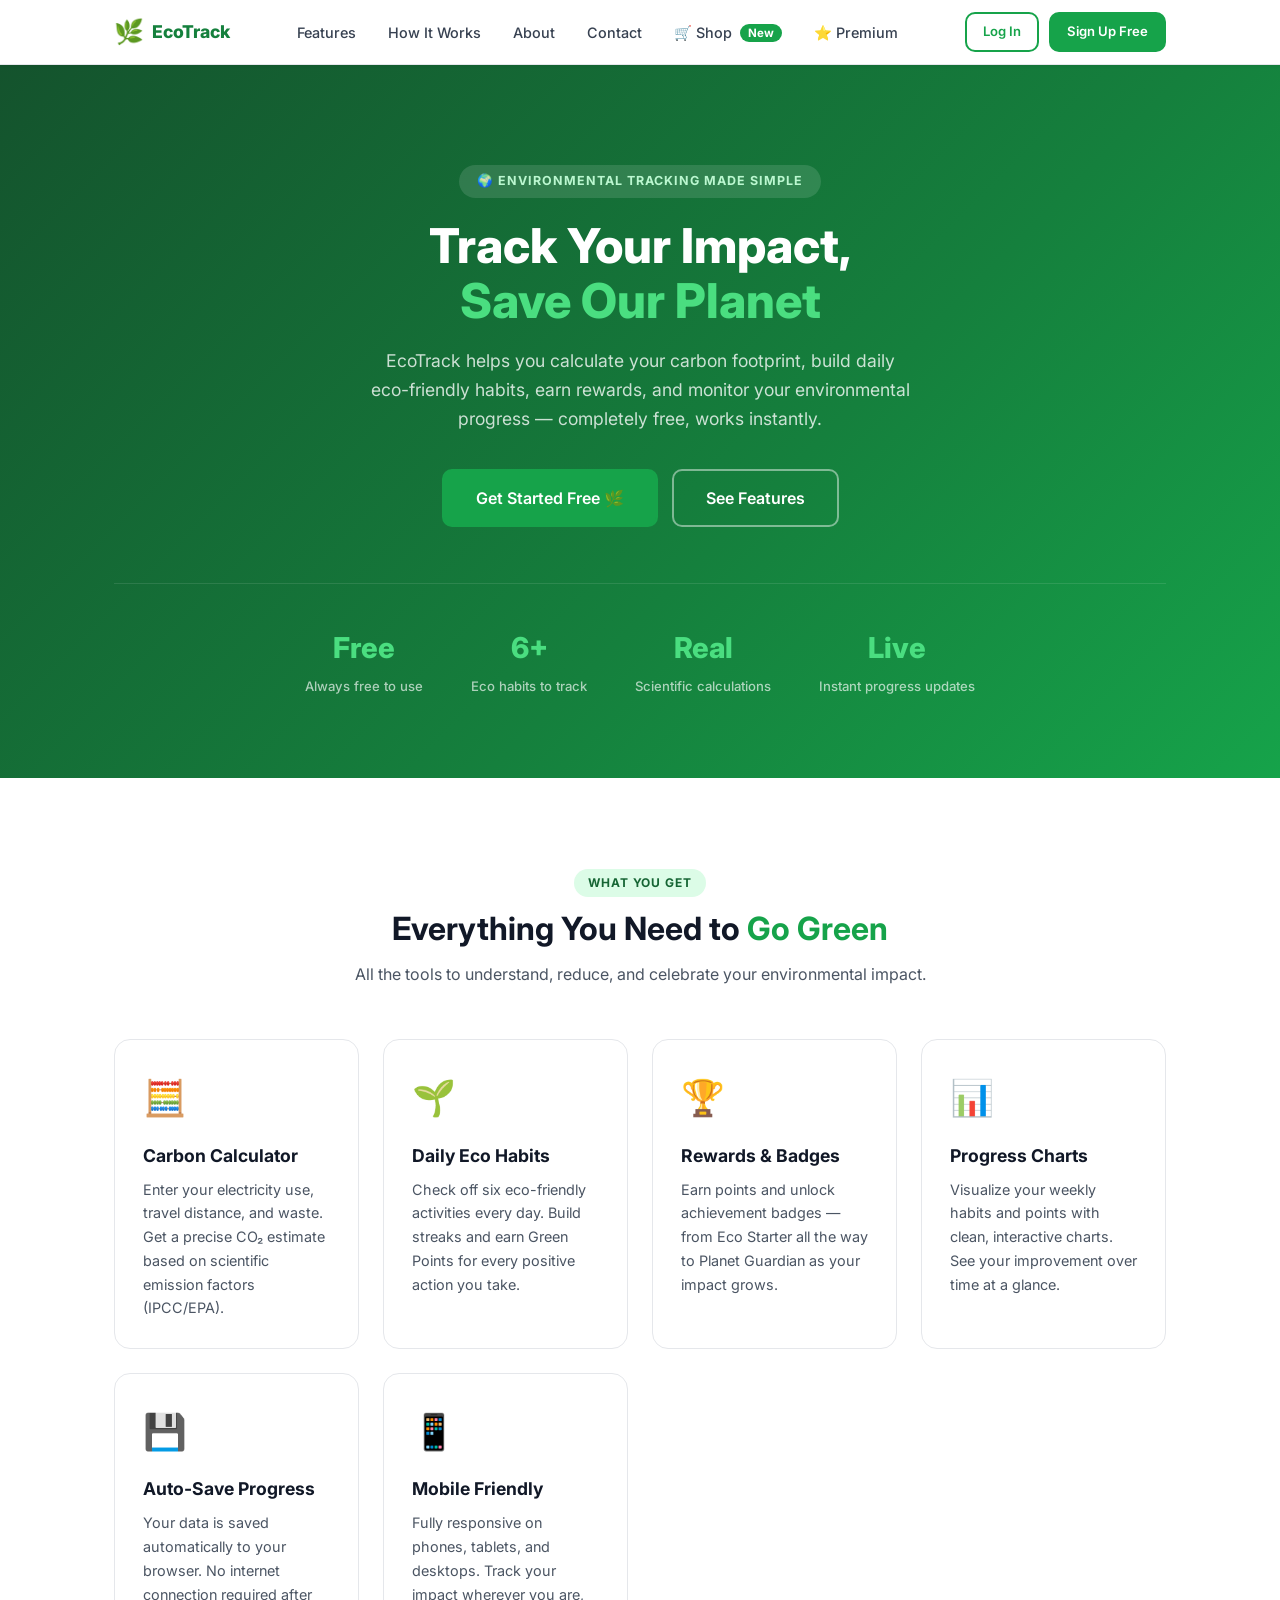
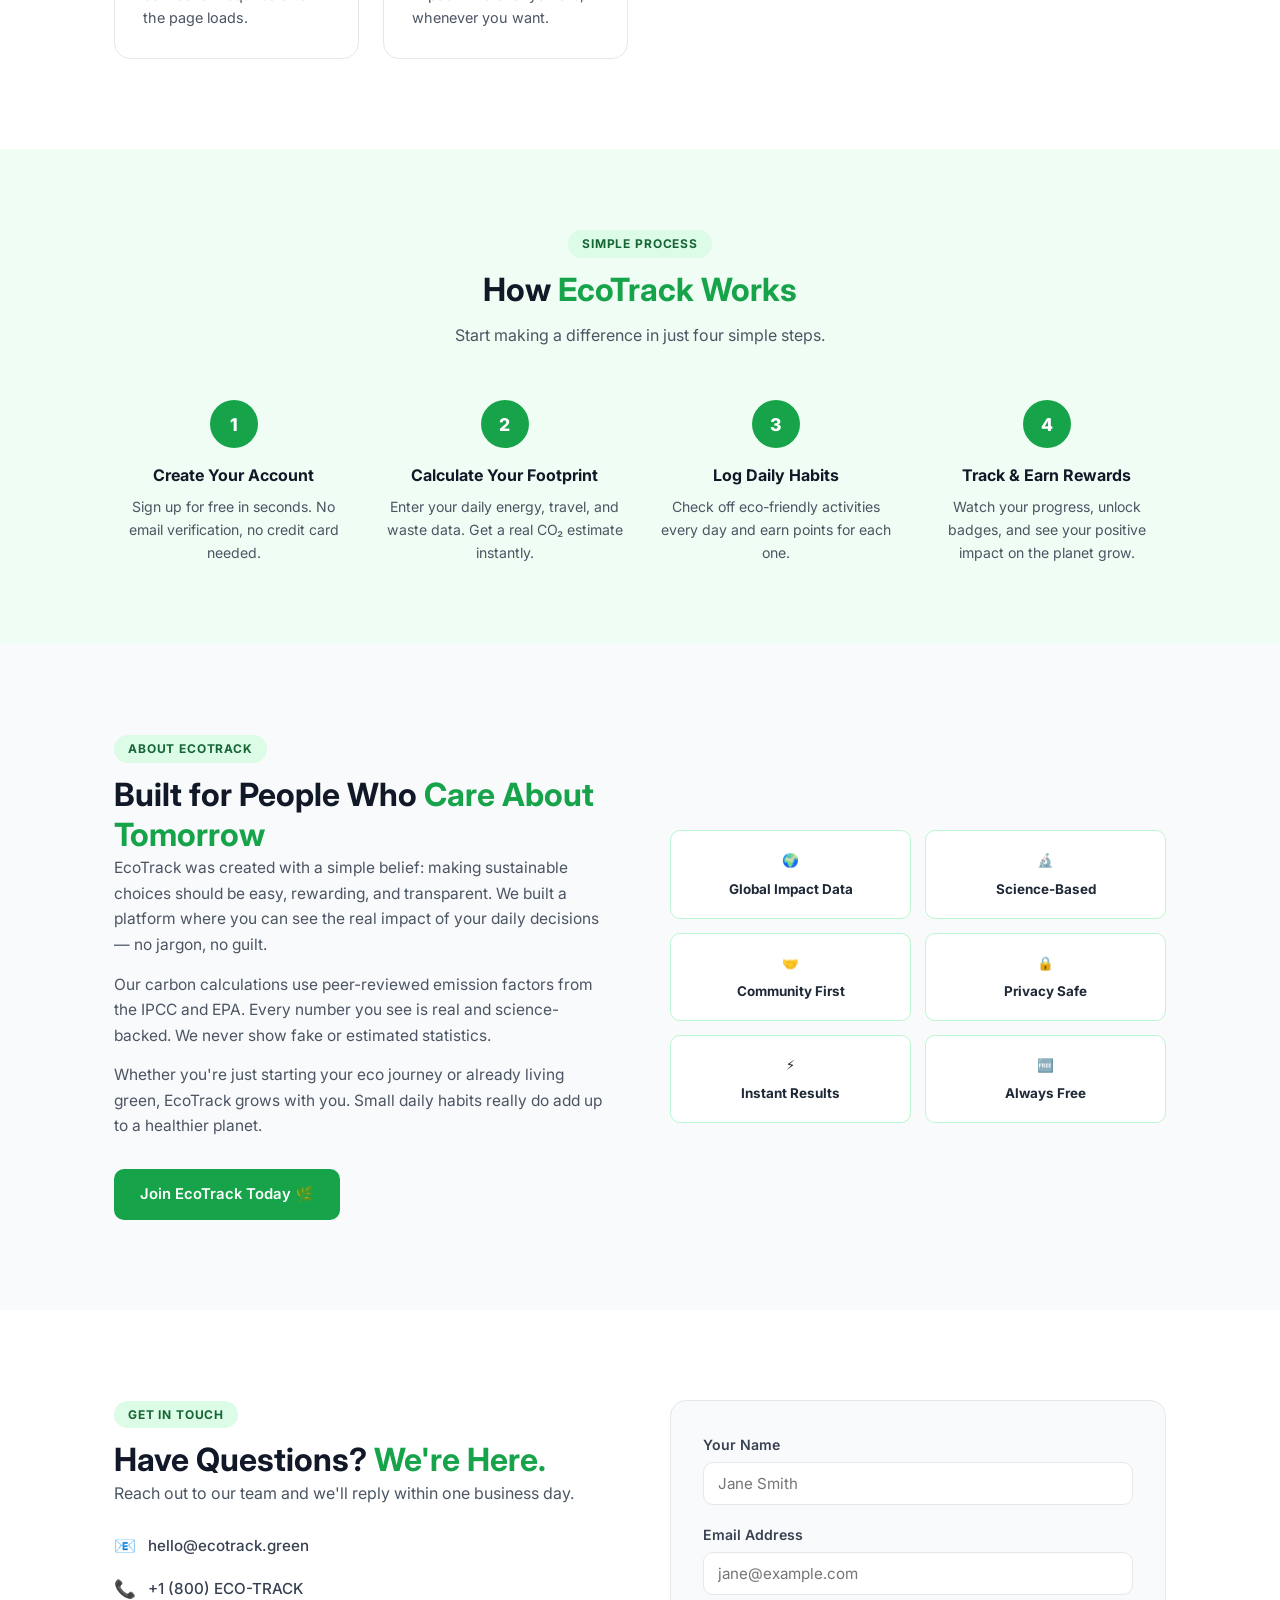
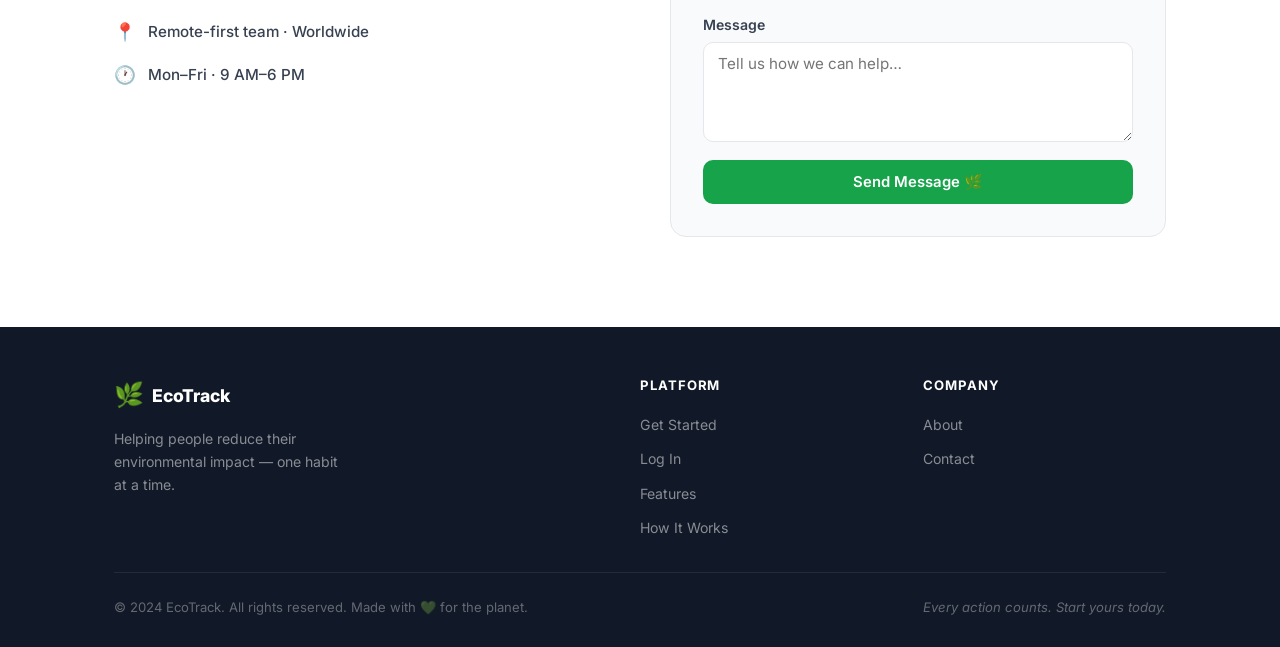
==== commit 4b249906: "Add files via upload" ====
--- a/index.html
+++ b/index.html
@@ -24,6 +24,8 @@
         <li><a href="#how"      class="pub-nav-link">How It Works</a></li>
         <li><a href="#about"    class="pub-nav-link">About</a></li>
         <li><a href="#contact"  class="pub-nav-link">Contact</a></li>
+        <li><a href="shop.html" class="pub-nav-link">🛒 Shop <span class="nav-pill">New</span></a></li>
+        <li><a href="premium.html" class="pub-nav-link">⭐ Premium</a></li>
       </ul>
       <div class="pub-nav-actions">
         <a href="login.html"    class="btn btn-outline btn-sm">Log In</a>
--- a/styles.css
+++ b/styles.css
@@ -579,3 +579,175 @@
   .weekly-summary { grid-template-columns: 1fr 1fr; }
   .how-grid { grid-template-columns: 1fr; }
 }
+
+
+/* ==============================================
+   SHOP PAGE
+   ============================================= */
+.shop-hero { background:linear-gradient(135deg,#14532d,#22c55e); color:#fff; padding:48px 28px; text-align:center; border-radius:var(--rl); margin-bottom:28px; }
+.shop-hero h1 { color:#fff; font-size:2rem; margin-bottom:8px; }
+.shop-hero p  { color:rgba(255,255,255,.82); font-size:1rem; }
+.shop-search-bar { display:flex; gap:10px; max-width:560px; margin:20px auto 0; }
+.shop-search-bar input  { flex:1; padding:11px 16px; border:none; border-radius:var(--r); font-size:.95rem; outline:none; }
+.shop-search-bar button { background:#fff; color:var(--primary-darker); border:none; border-radius:var(--r); padding:11px 20px; font-weight:700; cursor:pointer; white-space:nowrap; }
+.shop-search-bar button:hover { background:#dcfce7; }
+
+.shop-toolbar { display:flex; align-items:center; justify-content:space-between; margin-bottom:16px; flex-wrap:wrap; gap:10px; }
+.shop-toolbar h3 { font-size:1rem; font-weight:700; color:var(--gray-700); }
+.shop-toolbar span { font-size:.85rem; color:var(--gray-400); }
+
+.shop-layout  { display:grid; grid-template-columns:200px 1fr; gap:24px; }
+.shop-sidebar { background:#fff; border-radius:var(--rl); border:1px solid var(--gray-200); padding:20px; height:fit-content; position:sticky; top:24px; box-shadow:var(--sh-sm); }
+.shop-sidebar h3 { font-size:.8rem; font-weight:700; color:var(--gray-400); text-transform:uppercase; letter-spacing:.07em; margin-bottom:12px; }
+.cat-btn { display:block; width:100%; text-align:left; padding:9px 12px; border-radius:8px; font-size:.9rem; font-weight:500; color:var(--gray-700); background:none; border:none; cursor:pointer; transition:background var(--tr); margin-bottom:2px; }
+.cat-btn:hover { background:var(--primary-bg); color:var(--primary-darker); }
+.cat-btn.active { background:var(--primary-bg); color:var(--primary-darker); font-weight:700; }
+
+.products-grid { display:grid; grid-template-columns:repeat(auto-fill,minmax(210px,1fr)); gap:18px; }
+.product-card { background:#fff; border:1px solid var(--gray-200); border-radius:var(--rl); overflow:hidden; transition:box-shadow var(--tr),transform var(--tr); display:flex; flex-direction:column; }
+.product-card:hover { box-shadow:var(--sh-lg); transform:translateY(-3px); }
+.product-img  { width:100%; height:150px; display:flex; align-items:center; justify-content:center; font-size:4.5rem; background:var(--primary-bg); flex-shrink:0; }
+.product-body { padding:14px; display:flex; flex-direction:column; flex:1; }
+.product-eco  { display:inline-block; background:var(--primary-bg); color:var(--primary-darker); font-size:.7rem; font-weight:700; padding:2px 8px; border-radius:100px; margin-bottom:6px; }
+.product-name { font-size:.93rem; font-weight:700; color:var(--gray-900); margin-bottom:4px; line-height:1.3; }
+.product-desc { font-size:.8rem; color:var(--gray-500); margin-bottom:8px; line-height:1.4; flex:1; }
+.product-price { font-size:1.15rem; font-weight:800; color:var(--primary-darker); margin-bottom:8px; }
+.product-price .original { font-size:.82rem; color:var(--gray-400); text-decoration:line-through; margin-left:6px; font-weight:400; }
+.product-price .discount { font-size:.75rem; color:#059669; font-weight:700; margin-left:4px; background:#d1fae5; padding:1px 6px; border-radius:100px; }
+.qty-selector { display:flex; align-items:center; gap:8px; margin-bottom:10px; }
+.qty-btn { width:28px; height:28px; border-radius:50%; border:1.5px solid var(--gray-300); background:#fff; font-size:1rem; cursor:pointer; display:flex; align-items:center; justify-content:center; font-weight:700; transition:border-color var(--tr); line-height:1; }
+.qty-btn:hover { border-color:var(--primary); color:var(--primary-dark); }
+.qty-num { font-size:.95rem; font-weight:700; color:var(--gray-800); min-width:24px; text-align:center; }
+.product-actions { display:grid; grid-template-columns:1fr 1fr; gap:7px; }
+
+/* Cart */
+.cart-badge { background:var(--red); color:#fff; border-radius:50%; width:18px; height:18px; font-size:.62rem; font-weight:700; display:inline-flex; align-items:center; justify-content:center; margin-left:auto; }
+.sidebar-link .cart-badge { margin-left:auto; }
+
+.cart-panel { background:#fff; border-radius:var(--rl); border:1px solid var(--gray-200); padding:20px; box-shadow:var(--sh-sm); height:fit-content; position:sticky; top:24px; min-width:260px; }
+.cart-panel h3 { font-size:1rem; font-weight:700; color:var(--gray-800); margin-bottom:14px; }
+.cart-empty { text-align:center; padding:24px 0; color:var(--gray-400); font-size:.9rem; }
+.cart-empty-icon { font-size:2.5rem; margin-bottom:8px; }
+.cart-item { display:flex; align-items:flex-start; gap:10px; padding:12px 0; border-bottom:1px solid var(--gray-100); }
+.cart-item:last-child { border-bottom:none; }
+.cart-item-icon { font-size:1.8rem; flex-shrink:0; }
+.cart-item-info { flex:1; min-width:0; }
+.cart-item-name  { font-weight:600; color:var(--gray-800); font-size:.88rem; white-space:nowrap; overflow:hidden; text-overflow:ellipsis; }
+.cart-item-price { font-size:.82rem; color:var(--gray-500); margin-top:2px; }
+.cart-item-ctrl  { display:flex; align-items:center; gap:4px; margin-top:4px; }
+.cart-item-remove { color:var(--red); cursor:pointer; font-size:.78rem; font-weight:600; background:none; border:none; padding:2px 6px; border-radius:4px; }
+.cart-item-remove:hover { background:#fef2f2; }
+.cart-total { display:flex; justify-content:space-between; align-items:center; padding:14px 0 0; font-size:1rem; font-weight:700; color:var(--gray-900); border-top:2px solid var(--gray-200); margin-top:8px; }
+.shop-main-layout { display:grid; grid-template-columns:1fr 280px; gap:24px; align-items:start; }
+
+/* ==============================================
+   CHALLENGES PAGE
+   ============================================= */
+.challenges-grid { display:grid; grid-template-columns:repeat(auto-fill,minmax(290px,1fr)); gap:18px; margin-bottom:28px; }
+.challenge-card { background:#fff; border:2px solid var(--gray-200); border-radius:var(--rl); padding:20px; transition:border-color var(--tr),box-shadow var(--tr); }
+.challenge-card:hover { box-shadow:var(--sh-md); }
+.challenge-card.completed { border-color:var(--primary); background:var(--primary-bg); }
+.ch-header { display:flex; justify-content:space-between; align-items:flex-start; margin-bottom:10px; }
+.ch-icon   { font-size:2rem; line-height:1; }
+.ch-pts    { background:var(--primary-bg); color:var(--primary-darker); font-size:.8rem; font-weight:700; padding:3px 10px; border-radius:100px; white-space:nowrap; }
+.ch-pts.gold { background:#fef3c7; color:#92400e; }
+.ch-pts.purple { background:#f3e8ff; color:#6b21a8; }
+.ch-title  { font-size:.97rem; font-weight:700; color:var(--gray-900); margin-bottom:4px; }
+.ch-desc   { font-size:.83rem; color:var(--gray-500); margin-bottom:12px; line-height:1.4; }
+.ch-progress { background:var(--gray-100); border-radius:100px; height:8px; overflow:hidden; margin-bottom:6px; }
+.ch-prog-fill { height:8px; border-radius:100px; background:linear-gradient(90deg,var(--primary),var(--primary-dark)); transition:width .5s; }
+.ch-prog-label { font-size:.75rem; color:var(--gray-400); margin-bottom:10px; }
+.ch-badge  { display:inline-block; font-size:.7rem; font-weight:700; padding:2px 8px; border-radius:100px; margin-bottom:10px; }
+.ch-badge-daily   { background:#dbeafe; color:#1e40af; }
+.ch-badge-weekly  { background:#fef3c7; color:#92400e; }
+.ch-badge-special { background:#f3e8ff; color:#6b21a8; }
+.ch-done-badge { display:inline-flex; align-items:center; gap:6px; background:var(--primary-bg); color:var(--primary-darker); font-size:.88rem; font-weight:700; padding:6px 14px; border-radius:100px; }
+.section-label { display:flex; align-items:center; gap:10px; margin-bottom:14px; }
+.section-label h2 { font-size:1.1rem; font-weight:700; color:var(--gray-800); }
+.section-label span { font-size:.8rem; color:var(--gray-400); font-weight:500; }
+
+/* ==============================================
+   PREMIUM PAGE
+   ============================================= */
+.premium-hero { background:linear-gradient(135deg,#14532d,#22c55e); color:#fff; border-radius:var(--rl); padding:52px 32px; text-align:center; margin-bottom:32px; }
+.premium-hero h1 { color:#fff; font-size:2.2rem; margin-bottom:10px; }
+.premium-hero p  { color:rgba(255,255,255,.85); font-size:1.05rem; max-width:520px; margin:0 auto 20px; }
+.premium-status { display:inline-flex; align-items:center; gap:8px; background:rgba(255,255,255,.18); color:#fff; border-radius:100px; padding:6px 18px; font-size:.9rem; font-weight:600; }
+.premium-status.is-premium { background:rgba(250,204,21,.25); color:#fef08a; }
+
+.plans-grid { display:grid; grid-template-columns:1fr 1fr; gap:24px; margin-bottom:32px; }
+.plan-card  { background:#fff; border:2px solid var(--gray-200); border-radius:var(--rl); padding:32px 28px; position:relative; }
+.plan-card.featured { border-color:var(--primary); }
+.plan-badge { position:absolute; top:-13px; left:50%; transform:translateX(-50%); background:var(--primary-dark); color:#fff; font-size:.74rem; font-weight:700; padding:4px 18px; border-radius:100px; white-space:nowrap; letter-spacing:.04em; }
+.plan-name  { font-size:1.2rem; font-weight:800; color:var(--gray-900); margin-bottom:4px; }
+.plan-desc  { font-size:.88rem; color:var(--gray-500); margin-bottom:16px; }
+.plan-price { font-size:2.8rem; font-weight:800; color:var(--primary-darker); margin:0 0 20px; line-height:1; }
+.plan-price sub   { font-size:1rem; color:var(--gray-500); vertical-align:middle; }
+.plan-price small { font-size:.85rem; color:var(--gray-500); font-weight:400; }
+.plan-features { margin-bottom:24px; }
+.plan-feature { display:flex; align-items:center; gap:10px; padding:7px 0; border-bottom:1px solid var(--gray-100); font-size:.9rem; color:var(--gray-700); }
+.plan-feature:last-child { border-bottom:none; }
+.plan-feature .ck { color:var(--primary-dark); font-weight:700; flex-shrink:0; }
+.plan-feature .xk { color:var(--gray-300); flex-shrink:0; }
+
+.compare-table { width:100%; border-collapse:collapse; font-size:.9rem; }
+.compare-table th { background:var(--gray-50); padding:12px 16px; text-align:left; color:var(--gray-500); font-size:.78rem; text-transform:uppercase; letter-spacing:.06em; border-bottom:2px solid var(--gray-200); }
+.compare-table td { padding:11px 16px; border-bottom:1px solid var(--gray-100); color:var(--gray-700); }
+.compare-table tr:last-child td { border-bottom:none; }
+.compare-table tr:hover td { background:var(--gray-50); }
+.compare-table td:nth-child(2), .compare-table td:nth-child(3) { text-align:center; font-weight:600; }
+.compare-table td:nth-child(3) { color:var(--primary-darker); }
+
+.faq-item { border:1px solid var(--gray-200); border-radius:var(--r); margin-bottom:10px; overflow:hidden; }
+.faq-q { width:100%; text-align:left; padding:16px 20px; font-size:.95rem; font-weight:600; color:var(--gray-800); background:#fff; border:none; cursor:pointer; display:flex; justify-content:space-between; align-items:center; }
+.faq-q:hover { background:var(--gray-50); }
+.faq-a { padding:0 20px 16px; font-size:.9rem; color:var(--gray-600); line-height:1.6; display:none; }
+.faq-a.open { display:block; }
+
+.partner-card { background:linear-gradient(135deg,var(--primary-bg),#dcfce7); border:1px solid var(--primary-border); border-radius:var(--rl); padding:28px; }
+
+/* ==============================================
+   ENHANCED DASHBOARD
+   ============================================= */
+.dash-row { display:grid; grid-template-columns:repeat(3,1fr); gap:16px; margin-bottom:24px; }
+.mini-stat { background:#fff; border:1px solid var(--gray-200); border-radius:var(--r); padding:16px 18px; display:flex; align-items:center; gap:14px; box-shadow:var(--sh-sm); }
+.mini-stat-icon { font-size:2rem; flex-shrink:0; }
+.mini-stat-info .num { font-size:1.5rem; font-weight:800; color:var(--gray-900); line-height:1; }
+.mini-stat-info .lbl { font-size:.76rem; color:var(--gray-400); margin-top:3px; }
+
+.goal-item { display:flex; align-items:center; gap:14px; padding:11px 0; border-bottom:1px solid var(--gray-100); }
+.goal-item:last-child { border-bottom:none; }
+.goal-icon { font-size:1.5rem; flex-shrink:0; }
+.goal-info { flex:1; }
+.goal-name { font-weight:600; font-size:.9rem; color:var(--gray-800); }
+.goal-track { font-size:.78rem; color:var(--gray-400); margin-top:2px; }
+.goal-pct  { font-size:.85rem; font-weight:700; color:var(--primary-dark); white-space:nowrap; }
+.goal-done { color:var(--primary-dark); font-size:1.1rem; }
+
+/* ==============================================
+   LANDING PAGE ADDITIONS
+   ============================================= */
+.nav-pill { background:var(--primary-dark); color:#fff; font-size:.72rem; font-weight:700; padding:2px 8px; border-radius:100px; margin-left:4px; vertical-align:middle; }
+
+/* ==============================================
+   RESPONSIVE additions
+   ============================================= */
+@media(max-width:1024px) {
+  .shop-main-layout { grid-template-columns:1fr; }
+  .cart-panel { position:static; }
+  .plans-grid { grid-template-columns:1fr; }
+  .dash-row   { grid-template-columns:1fr 1fr; }
+}
+@media(max-width:768px) {
+  .shop-layout { grid-template-columns:1fr; }
+  .shop-sidebar { position:static; }
+  .challenges-grid { grid-template-columns:1fr; }
+  .dash-row { grid-template-columns:1fr 1fr; }
+}
+@media(max-width:600px) {
+  .products-grid { grid-template-columns:repeat(2,1fr); }
+  .dash-row { grid-template-columns:1fr; }
+}
+@media(max-width:420px) {
+  .products-grid { grid-template-columns:1fr; }
+}
